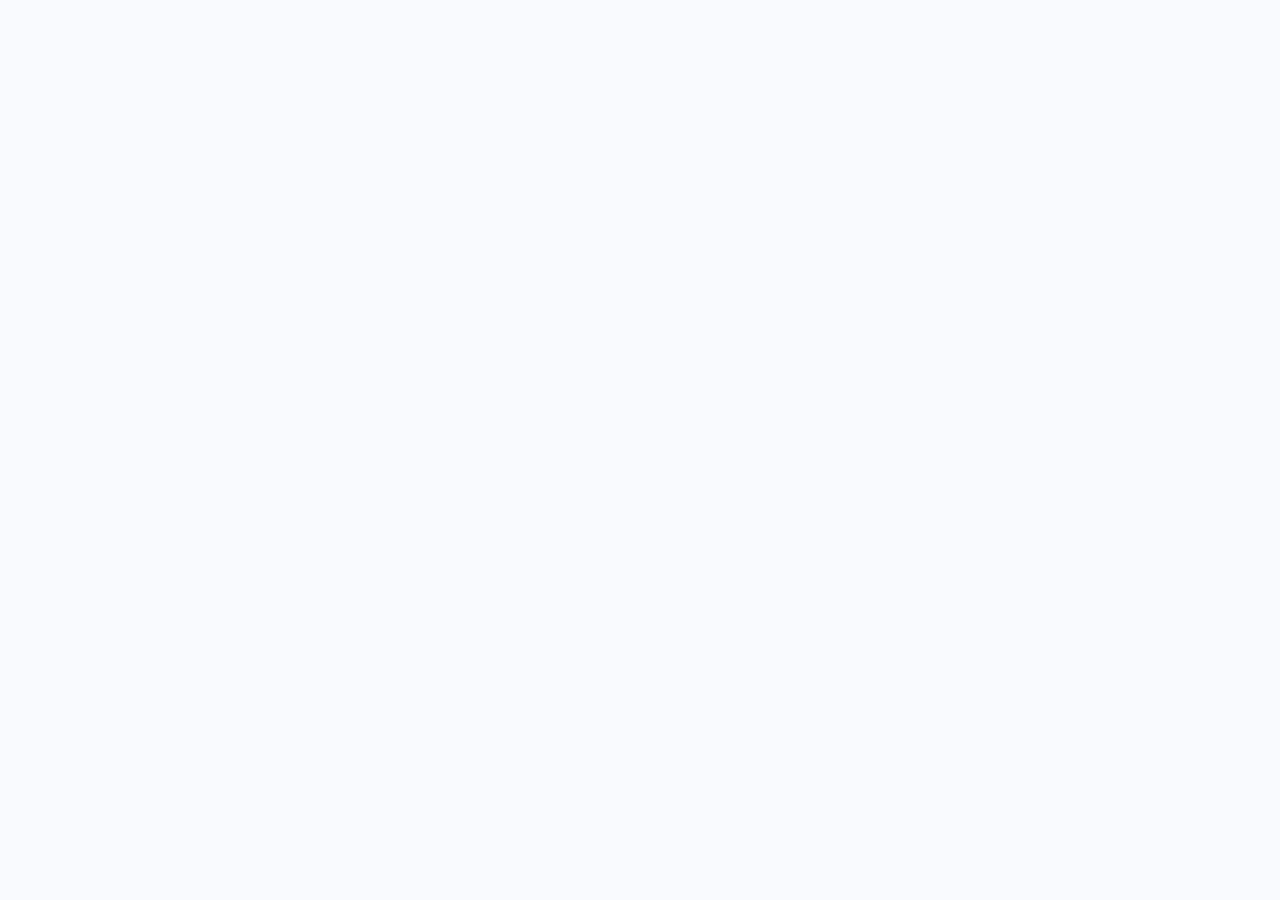
==== project1.html @ 61186e42 "Add files via upload" ====
<!DOCTYPE html>
<html lang="id">

<head>
    <meta charset="UTF-8">
    <meta name="viewport" content="width=device-width, initial-scale=1.0">

    <title>Website Pertama</title>

    <link rel="stylesheet" href="style.css">
</head>

<body>

    <section class="section">

        <h2>Website Pertama</h2>

        <p>
            Ini adalah project pertama saya.
            Website ini dibuat menggunakan HTML dan CSS.
        </p>

        <a href="index.html" class="project-btn">
            ← Kembali ke Portfolio
        </a>

    </section>

</body>

</html>
---- style.css ----
* {
    box-sizing: border-box;
    scroll-behavior: smooth;
}

body {
    margin: 0;
    font-family: Arial, sans-serif;
    color: #1e293b;
    background: #f8fafc;
    transition: 0.3s ease;
}


/* =========================
   NAVBAR
========================= */

nav {
    position: sticky;
    top: 0;
    z-index: 1000;

    display: flex;
    justify-content: space-between;
    align-items: center;

    padding: 15px 8%;

    background: #0f172a;
}

nav h2 {
    margin: 0;
    color: white;
}

.nav-right {
    display: flex;
    align-items: center;
    gap: 20px;
}

.menu {
    display: flex;
    gap: 25px;
}

.menu a {
    color: white;
    text-decoration: none;
    transition: 0.3s;
}

.menu a:hover {
    color: #60a5fa;
}


/* =========================
   MENU MOBILE
========================= */

.menu-toggle {
    display: none;

    padding: 5px 10px;
    margin: 0;

    border: none;

    background: transparent;
    color: white;

    font-size: 28px;

    cursor: pointer;
}

.menu-toggle:hover {
    background: transparent;
    transform: none;
}


/* =========================
   THEME BUTTON
========================= */

.theme-toggle {
    display: flex;

    align-items: center;
    justify-content: center;

    width: 42px;
    height: 42px;

    padding: 0;
    margin: 0;

    border: 1px solid #334155;
    border-radius: 50%;

    background: #1e293b;
    color: white;

    font-size: 20px;

    cursor: pointer;

    transition: 0.3s;
}

.theme-toggle:hover {
    background: #334155;
    transform: rotate(20deg);
}


/* =========================
   HOME
========================= */

.hero {
    min-height: 90vh;

    display: flex;
    justify-content: center;
    align-items: center;

    text-align: center;

    padding: 60px 8%;

    background: linear-gradient(
        135deg,
        #dbeafe,
        #eff6ff
    );
}

.hero-text {
    max-width: 650px;
    padding: 20px;
}

.hello {
    color: #2563eb;

    font-weight: bold;

    letter-spacing: 3px;
}

.hero h1 {
    margin: 10px 0;

    font-size: 60px;

    color: #0f172a;
}

.hero h2 {
    color: #2563eb;
}

.hero p {
    font-size: 18px;
    line-height: 1.7;
}

.profile-img {
    width: 180px;
    height: 180px;

    margin-right: 50px;

    border-radius: 50%;

    object-fit: cover;

    border: 5px solid white;

    box-shadow:
        0 5px 20px rgba(0, 0, 0, 0.2);
}


/* TYPING */

#typing::after {
    content: "|";

    margin-left: 5px;

    color: #2563eb;

    animation: blink 0.7s infinite;
}

@keyframes blink {

    0%,
    50% {
        opacity: 1;
    }

    51%,
    100% {
        opacity: 0;
    }
}


/* =========================
   BUTTON
========================= */

.hero button {
    margin-top: 15px;

    padding: 13px 25px;

    border: none;
    border-radius: 8px;

    background: #2563eb;
    color: white;

    font-size: 16px;

    cursor: pointer;

    transition: 0.3s;
}

.hero button:hover {
    background: #1d4ed8;

    transform: translateY(-2px);
}


/* =========================
   SECTION
========================= */

.section {
    min-height: 500px;

    padding: 80px 8%;

    text-align: center;
}

.section h2 {
    margin-bottom: 30px;

    font-size: 35px;
}

.section p {
    max-width: 700px;

    margin: 10px auto;

    line-height: 1.7;
}


/* =========================
   SKILL
========================= */

.skill-section {
    background: #e0f2fe;
}

.skills {
    display: flex;

    justify-content: center;

    gap: 25px;

    margin-top: 40px;

    flex-wrap: wrap;
}

.skill {
    width: 250px;

    padding: 25px;

    background: white;

    border-radius: 12px;

    box-shadow:
        0 5px 15px rgba(0, 0, 0, 0.1);

    transition: 0.3s;
}

.skill:hover {
    transform: translateY(-8px);

    box-shadow:
        0 15px 30px rgba(37, 99, 235, 0.2);
}

.skill h3 {
    color: #2563eb;
}


/* SKILL BAR */

.skill-bar {
    width: 100%;
    height: 12px;

    margin-top: 20px;

    overflow: hidden;

    background: #e2e8f0;

    border-radius: 20px;
}

.skill-progress {
    height: 100%;

    display: flex;
    align-items: center;
    justify-content: flex-end;

    padding-right: 5px;

    border-radius: 20px;

    background: linear-gradient(
        90deg,
        #2563eb,
        #38bdf8
    );

    color: white;

    font-size: 9px;
    font-weight: bold;
}

.skill-progress.html {
    width: 90%;
}

.skill-progress.css {
    width: 75%;
}

.skill-progress.javascript {
    width: 50%;
}


/* =========================
   PROJECT
========================= */

.project-section {
    background: #f8fafc;
}

.projects {
    display: flex;

    justify-content: center;

    gap: 25px;

    margin-top: 40px;

    flex-wrap: wrap;
}

.project {
    width: 280px;

    overflow: hidden;

    background: white;

    border-radius: 12px;

    box-shadow:
        0 5px 15px rgba(0, 0, 0, 0.1);

    transition: 0.3s;
}

.project:hover {
    transform: translateY(-8px);

    box-shadow:
        0 10px 25px rgba(0, 0, 0, 0.15);
}


/* PROJECT IMAGE */

.project-image {
    width: 100%;
    height: 160px;

    overflow: hidden;
}

.project-image img {
    width: 100%;
    height: 100%;

    object-fit: cover;

    transition: 0.4s;
}

.project:hover .project-image img {
    transform: scale(1.08);
}


/* PROJECT CONTENT */

.project-content {
    padding: 25px;
}

.project-content h3 {
    margin-top: 0;

    color: #2563eb;
}

.project-content p {
    font-size: 15px;
}


/* PROJECT TAG */

.project-tags {
    display: flex;

    flex-wrap: wrap;

    gap: 8px;

    margin-top: 15px;
}

.project-tags span {
    padding: 5px 10px;

    background: #dbeafe;

    color: #2563eb;

    border-radius: 20px;

    font-size: 12px;

    font-weight: bold;
}


/* PROJECT BUTTON */

.project-btn {
    display: inline-block;

    margin-top: 20px;

    padding: 10px 20px;

    background: #38bdf8;

    color: #020617;

    text-decoration: none;

    border-radius: 8px;

    font-weight: bold;

    transition: 0.3s;
}

.project-btn:hover {
    background: #0ea5e9;

    transform: translateY(-3px);
}


/* =========================
   KONTAK
========================= */

#kontak {
    background: #e0f2fe;
}

.social-links {
    display: flex;

    justify-content: center;

    gap: 20px;

    margin-top: 25px;
}

.social-links a {
    color: #0284c7;

    text-decoration: none;

    font-weight: bold;

    transition: 0.3s;
}

.social-links a:hover {
    color: #0f172a;
}


/* =========================
   FOOTER
========================= */

footer {
    padding: 50px 20px;

    text-align: center;

    background: #0f172a;

    color: white;
}

footer h3 {
    margin-bottom: 10px;

    color: #38bdf8;

    font-size: 25px;
}

footer p {
    color: #cbd5e1;
}

.footer-social {
    display: flex;

    justify-content: center;

    gap: 25px;

    margin: 25px 0;
}

.footer-social a {
    color: #38bdf8;

    text-decoration: none;

    font-weight: bold;

    transition: 0.3s;
}

.footer-social a:hover {
    color: white;
}

.copyright {
    margin-top: 30px;

    padding-top: 20px;

    border-top: 1px solid #334155;

    font-size: 14px;
}


/* =========================
   ANIMASI SCROLL
========================= */

.section,
.project,
.skill {
    opacity: 0;

    transform: translateY(40px);

    transition:
        opacity 0.8s ease,
        transform 0.8s ease;
}

.show {
    opacity: 1;

    transform: translateY(0);
}


/* =========================
   LIGHT MODE
========================= */

body.light-mode {
    background: #f8fafc;

    color: #0f172a;
}

body.light-mode nav {
    background: white;

    border-bottom: 1px solid #e2e8f0;
}

body.light-mode nav h2 {
    color: #0284c7;
}

body.light-mode .menu a {
    color: #0f172a;
}

body.light-mode .menu a:hover {
    color: #0284c7;
}

body.light-mode .hero {
    background: linear-gradient(
        135deg,
        #f8fafc,
        #e0f2fe
    );
}

body.light-mode .hero h1 {
    color: #0f172a;
}

body.light-mode .hero h2 {
    color: #0284c7;
}

body.light-mode .hero p,
body.light-mode .section p {
    color: #475569;
}

body.light-mode .skill-section,
body.light-mode #kontak {
    background: #e2e8f0;
}

body.light-mode .skill,
body.light-mode .project {
    background: white;

    color: #0f172a;
}

body.light-mode .project p {
    color: #475569;
}

body.light-mode .theme-toggle {
    color: #0f172a;

    background: #f1f5f9;

    border-color: #cbd5e1;
}


/* =========================
   MOBILE
========================= */

@media (max-width: 768px) {

    nav {
        padding: 15px 5%;
    }

    .nav-right {
        gap: 8px;
    }

    .menu-toggle {
        display: block;
    }

    .menu {
        display: none;

        position: absolute;

        top: 70px;
        left: 0;

        width: 100%;

        flex-direction: column;

        align-items: center;

        gap: 0;

        padding: 10px 0;

        background: #020617;

        border-top: 1px solid #1e293b;
    }

    .menu.active {
        display: flex;
    }

    .menu a {
        width: 100%;

        padding: 15px;

        text-align: center;
    }

    .hero {
        min-height: auto;

        flex-direction: column;

        padding: 80px 5%;
    }

    .profile-img {
        width: 150px;
        height: 150px;

        margin-right: 0;
        margin-bottom: 20px;
    }

    .hero h1 {
        font-size: 42px;
    }

    .hero h2 {
        font-size: 22px;
    }

    .hero p {
        font-size: 16px;
    }

    .section {
        padding: 70px 5%;
    }

    .section h2 {
        font-size: 30px;
    }

    .skills {
        flex-direction: column;

        align-items: center;
    }

    .skill {
        width: 90%;

        max-width: 350px;
    }

    .projects {
        flex-direction: column;

        align-items: center;
    }

    .project {
        width: 90%;

        max-width: 350px;
    }

    .project-image {
        height: 180px;
    }

    .footer-social {
        flex-wrap: wrap;
    }
}
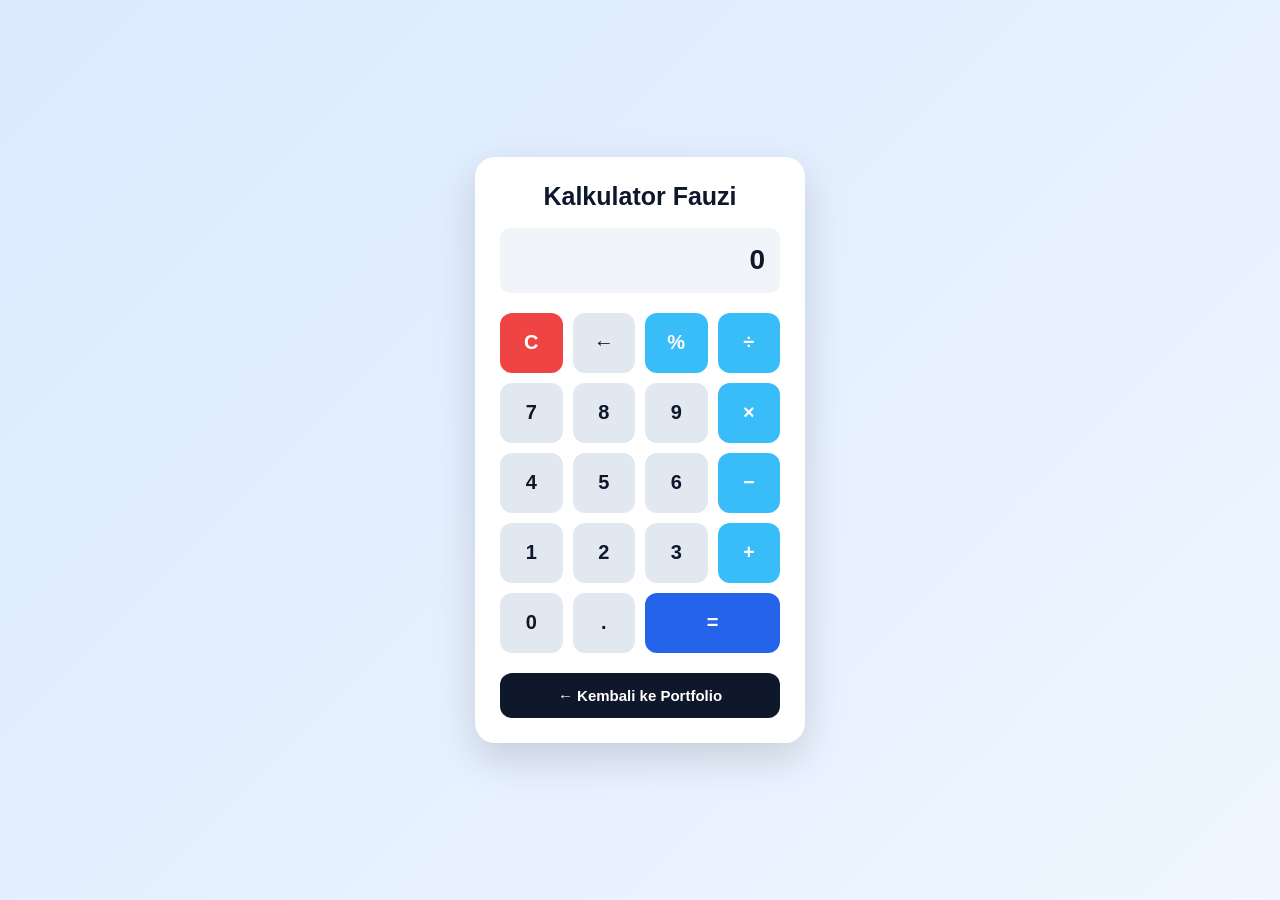
==== commit 46049744: "Add files via upload" ====
--- a/project1.html
+++ b/project1.html
@@ -3,29 +3,384 @@
 
 <head>
     <meta charset="UTF-8">
-    <meta name="viewport" content="width=device-width, initial-scale=1.0">
-
-    <title>Website Pertama</title>
-
-    <link rel="stylesheet" href="style.css">
+
+    <meta
+        name="viewport"
+        content="width=device-width, initial-scale=1.0"
+    >
+
+    <title>Kalkulator - Fauzi</title>
+
+    <style>
+
+        * {
+            box-sizing: border-box;
+        }
+
+        body {
+            margin: 0;
+
+            min-height: 100vh;
+
+            display: flex;
+            justify-content: center;
+            align-items: center;
+
+            font-family: Arial, sans-serif;
+
+            background:
+                linear-gradient(
+                    135deg,
+                    #dbeafe,
+                    #eff6ff
+                );
+        }
+
+        .calculator {
+            width: 330px;
+
+            padding: 25px;
+
+            background: white;
+
+            border-radius: 20px;
+
+            box-shadow:
+                0 15px 40px
+                rgba(0, 0, 0, 0.15);
+        }
+
+        .calculator h1 {
+            margin-top: 0;
+
+            text-align: center;
+
+            color: #0f172a;
+
+            font-size: 25px;
+        }
+
+        #display {
+            width: 100%;
+
+            height: 65px;
+
+            margin-bottom: 20px;
+
+            padding: 10px 15px;
+
+            border: none;
+
+            border-radius: 10px;
+
+            background: #f1f5f9;
+
+            color: #0f172a;
+
+            text-align: right;
+
+            font-size: 28px;
+
+            font-weight: bold;
+        }
+
+        .buttons {
+            display: grid;
+
+            grid-template-columns:
+                repeat(4, 1fr);
+
+            gap: 10px;
+        }
+
+        button {
+            height: 60px;
+
+            border: none;
+
+            border-radius: 12px;
+
+            background: #e2e8f0;
+
+            color: #0f172a;
+
+            font-size: 20px;
+
+            font-weight: bold;
+
+            cursor: pointer;
+
+            transition: 0.2s;
+        }
+
+        button:hover {
+            transform: translateY(-2px);
+
+            background: #cbd5e1;
+        }
+
+        .operator {
+            background: #38bdf8;
+
+            color: white;
+        }
+
+        .operator:hover {
+            background: #0ea5e9;
+        }
+
+        .clear {
+            background: #ef4444;
+
+            color: white;
+        }
+
+        .clear:hover {
+            background: #dc2626;
+        }
+
+        .equal {
+            background: #2563eb;
+
+            color: white;
+        }
+
+        .equal:hover {
+            background: #1d4ed8;
+        }
+
+        .back {
+            margin-top: 20px;
+
+            width: 100%;
+
+            height: 45px;
+
+            background: #0f172a;
+
+            color: white;
+
+            font-size: 15px;
+        }
+
+        .back:hover {
+            background: #1e293b;
+        }
+
+    </style>
+
 </head>
 
 <body>
 
-    <section class="section">
-
-        <h2>Website Pertama</h2>
-
-        <p>
-            Ini adalah project pertama saya.
-            Website ini dibuat menggunakan HTML dan CSS.
-        </p>
-
-        <a href="index.html" class="project-btn">
+    <div class="calculator">
+
+        <h1>Kalkulator Fauzi</h1>
+
+        <input
+            type="text"
+            id="display"
+            value="0"
+            readonly
+        >
+
+        <div class="buttons">
+
+            <button
+                class="clear"
+                onclick="clearDisplay()"
+            >
+                C
+            </button>
+
+            <button onclick="deleteNumber()">
+                ←
+            </button>
+
+            <button
+                class="operator"
+                onclick="addOperator('%')"
+            >
+                %
+            </button>
+
+            <button
+                class="operator"
+                onclick="addOperator('/')"
+            >
+                ÷
+            </button>
+
+
+            <button onclick="addNumber('7')">
+                7
+            </button>
+
+            <button onclick="addNumber('8')">
+                8
+            </button>
+
+            <button onclick="addNumber('9')">
+                9
+            </button>
+
+            <button
+                class="operator"
+                onclick="addOperator('*')"
+            >
+                ×
+            </button>
+
+
+            <button onclick="addNumber('4')">
+                4
+            </button>
+
+            <button onclick="addNumber('5')">
+                5
+            </button>
+
+            <button onclick="addNumber('6')">
+                6
+            </button>
+
+            <button
+                class="operator"
+                onclick="addOperator('-')"
+            >
+                −
+            </button>
+
+
+            <button onclick="addNumber('1')">
+                1
+            </button>
+
+            <button onclick="addNumber('2')">
+                2
+            </button>
+
+            <button onclick="addNumber('3')">
+                3
+            </button>
+
+            <button
+                class="operator"
+                onclick="addOperator('+')"
+            >
+                +
+            </button>
+
+
+            <button onclick="addNumber('0')">
+                0
+            </button>
+
+            <button onclick="addNumber('.')">
+                .
+            </button>
+
+            <button
+                class="equal"
+                onclick="calculate()"
+                style="grid-column: span 2;"
+            >
+                =
+            </button>
+
+        </div>
+
+        <button
+            class="back"
+            onclick="window.location.href='index.html'"
+        >
             ← Kembali ke Portfolio
-        </a>
-
-    </section>
+        </button>
+
+    </div>
+
+
+    <script>
+
+        const display =
+            document.getElementById("display");
+
+
+        function addNumber(number) {
+
+            if (display.value === "0") {
+
+                display.value = number;
+
+            } else {
+
+                display.value += number;
+
+            }
+        }
+
+
+        function addOperator(operator) {
+
+            const lastCharacter =
+                display.value.slice(-1);
+
+            if (
+                ["+", "-", "*", "/", "%"]
+                .includes(lastCharacter)
+            ) {
+                return;
+            }
+
+            display.value += operator;
+        }
+
+
+        function clearDisplay() {
+
+            display.value = "0";
+        }
+
+
+        function deleteNumber() {
+
+            if (display.value.length <= 1) {
+
+                display.value = "0";
+
+            } else {
+
+                display.value =
+                    display.value.slice(0, -1);
+            }
+        }
+
+
+        function calculate() {
+
+            try {
+
+                const result =
+                    Function(
+                        "return " +
+                        display.value
+                    )();
+
+                display.value = result;
+
+            } catch {
+
+                display.value = "Error";
+
+                setTimeout(() => {
+
+                    display.value = "0";
+
+                }, 1000);
+            }
+        }
+
+    </script>
 
 </body>
 
